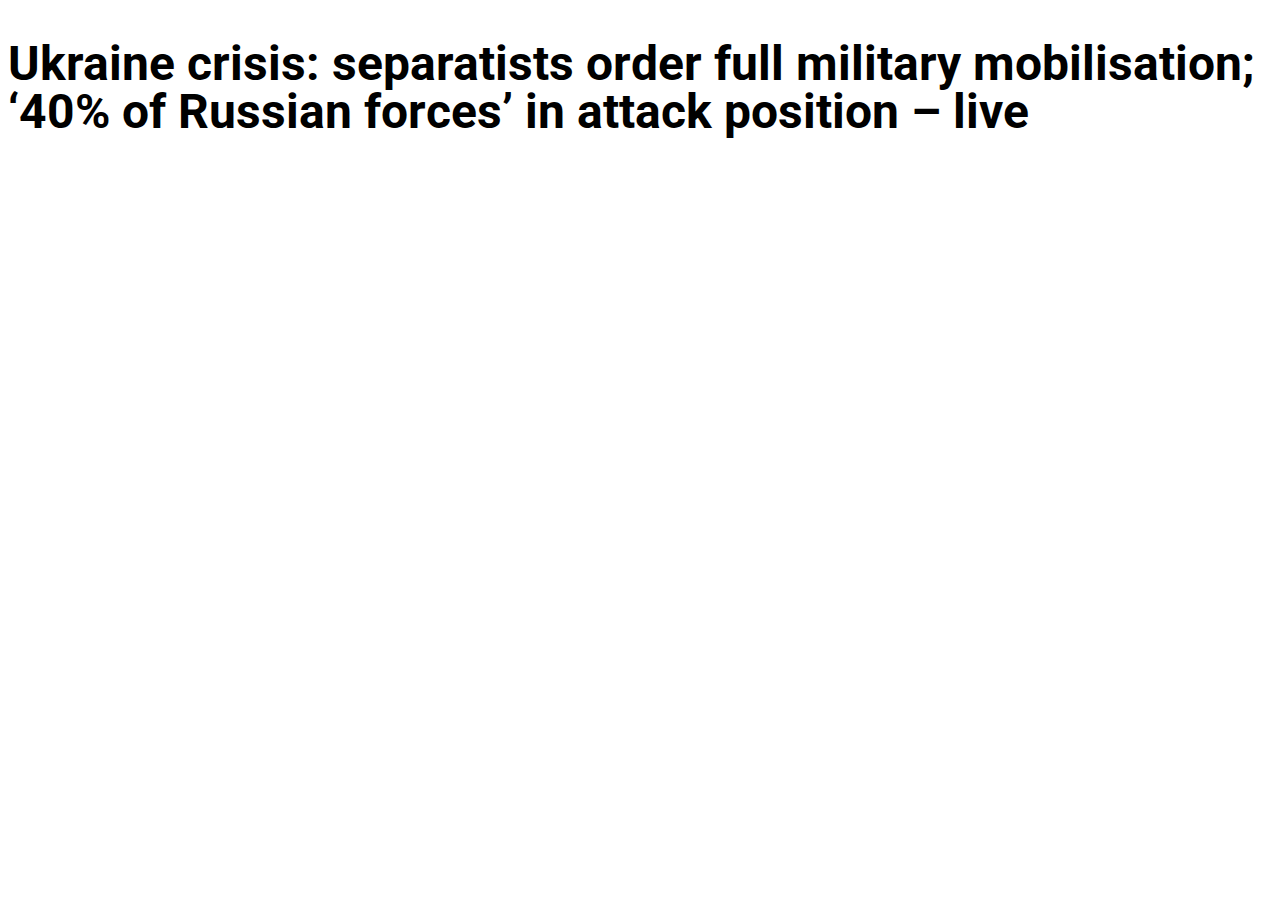
==== components.html @ 2910135b "aggiornamento della struttura di base" ====
<!DOCTYPE html>
<html lang="en">
<head>
    <meta charset="UTF-8">
    <meta http-equiv="X-UA-Compatible" content="IE=edge">
    <meta name="viewport" content="width=device-width, initial-scale=1.0">
    <title>Document</title>
    <link rel="stylesheet" href="static\css\commons.css">
    <link rel="stylesheet" href="static\css\titolo.css">
</head>
<body>
    <div class="titolo">
        <h2 class="roboto-bold">
            Ukraine crisis: separatists order full military mobilisation; ‘40% of Russian forces’ in attack position – live
        </h2>
    </div>
</body>
</html>
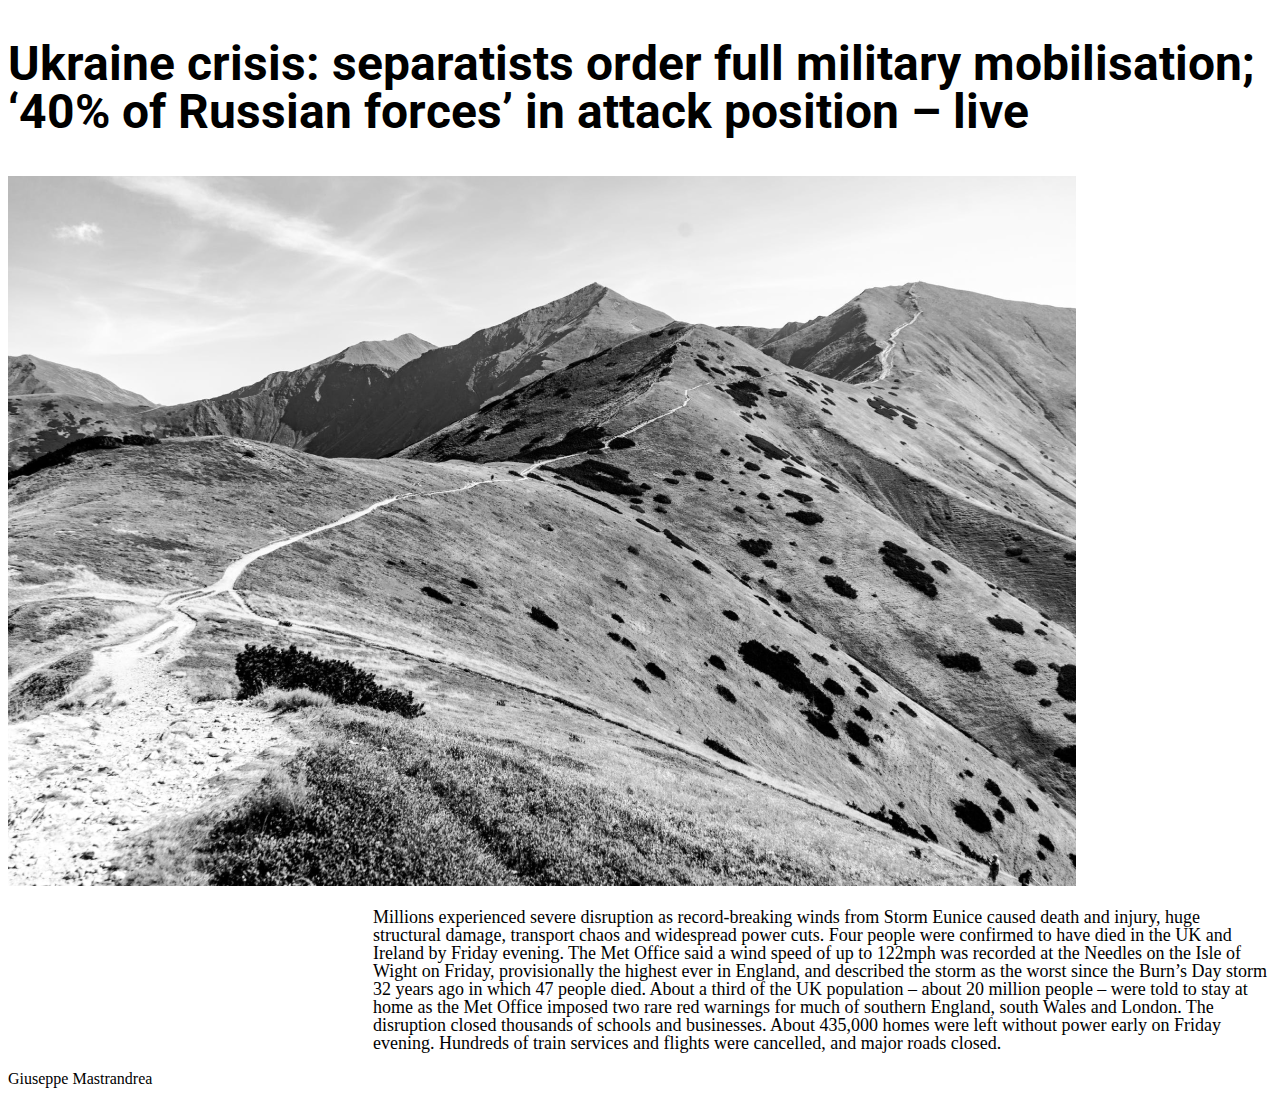
==== commit f245628a: "Aggiuntoa l'immagine, il paragrafo e la firma (ancora da ultimare)" ====
--- a/components.html
+++ b/components.html
@@ -7,6 +7,7 @@
     <title>Document</title>
     <link rel="stylesheet" href="static\css\commons.css">
     <link rel="stylesheet" href="static\css\titolo.css">
+    <link rel="stylesheet" href="static\css\paragrafo.css">
 </head>
 <body>
     <div class="titolo">
@@ -14,5 +15,19 @@
             Ukraine crisis: separatists order full military mobilisation; ‘40% of Russian forces’ in attack position – live
         </h2>
     </div>
+    <img src="static\images\image_1.png">
+    <div class="paragrafo">
+        <p class="Overpass Mono">
+            Millions experienced severe disruption as record-breaking winds from Storm Eunice caused death and injury, huge structural damage, transport chaos and widespread power cuts.
+            Four people were confirmed to have died in the UK and Ireland by Friday evening. The Met Office said a wind speed of up to 122mph was recorded at the Needles on the Isle of Wight on Friday, provisionally the highest ever in England, and described the storm as the worst since the Burn’s Day storm 32 years ago in which 47 people died.
+            About a third of the UK population – about 20 million people – were told to stay at home as the Met Office imposed two rare red warnings for much of southern England, south Wales and London.
+            The disruption closed thousands of schools and businesses. About 435,000 homes were left without power early on Friday evening. Hundreds of train services and flights were cancelled, and major roads closed.
+        </p>
+    </div>
+    <div class="firma">
+        <p class="Overpass Mono">
+            Giuseppe Mastrandrea
+        </p>
+    </div>
 </body>
 </html>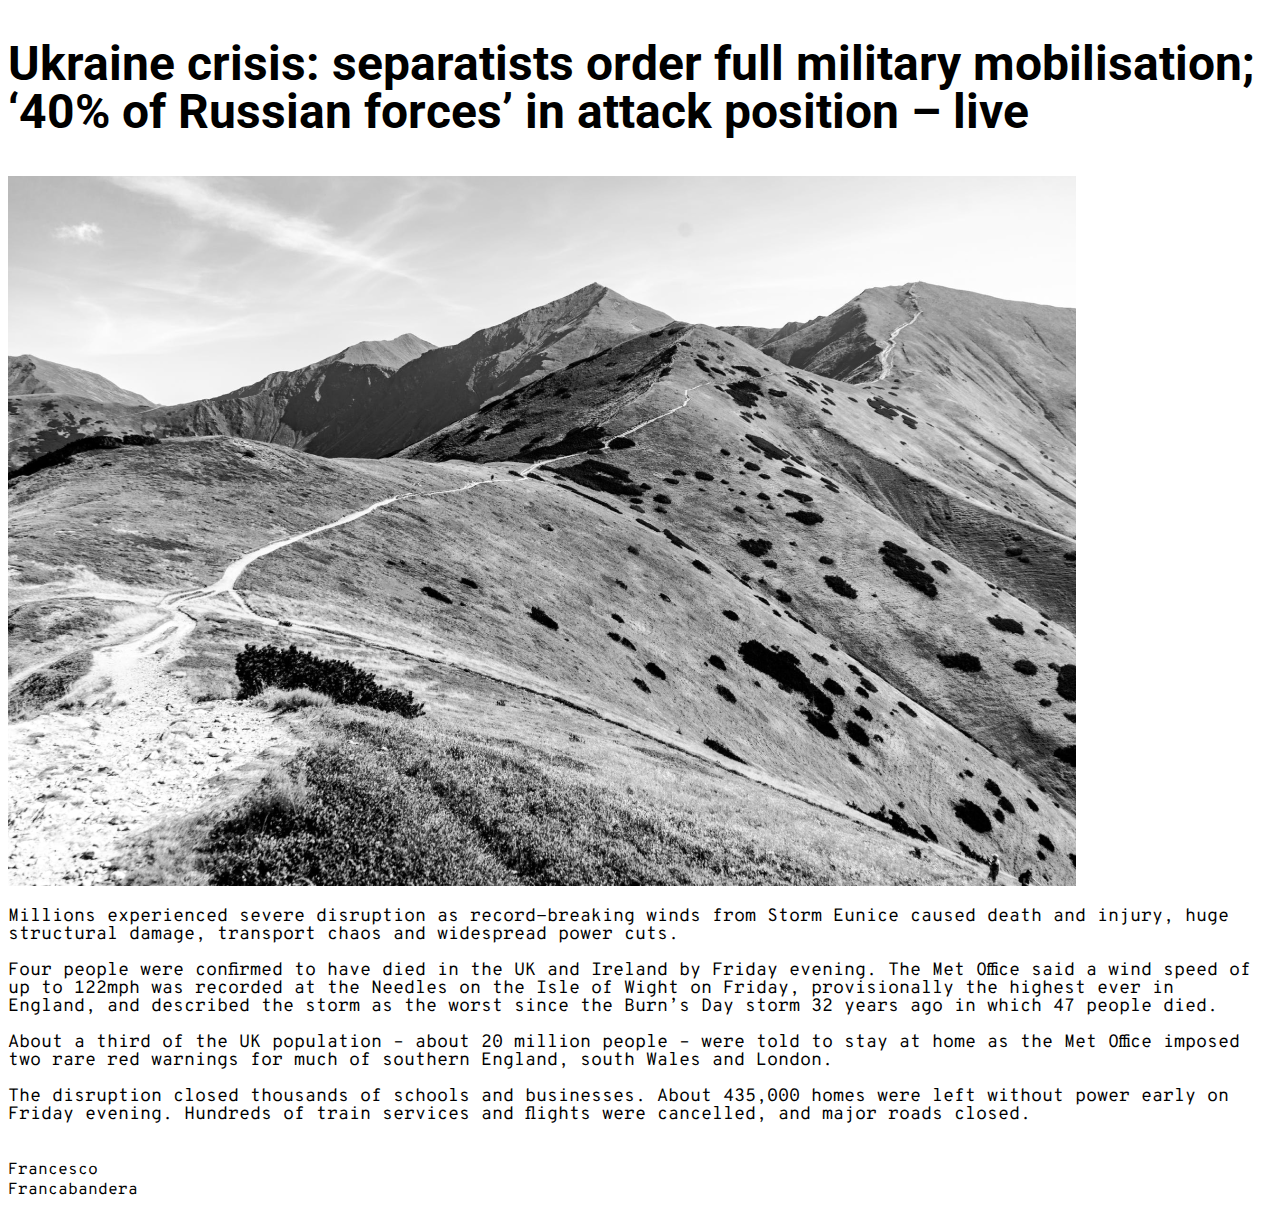
==== commit 0243fe08: "Apportate altre modifiche ma ancora da terminare al 100%" ====
--- a/components.html
+++ b/components.html
@@ -15,18 +15,18 @@
             Ukraine crisis: separatists order full military mobilisation; ‘40% of Russian forces’ in attack position – live
         </h2>
     </div>
-    <img src="static\images\image_1.png">
+    <img src="static\images\image_1.png" class="image1">
     <div class="paragrafo">
-        <p class="Overpass Mono">
-            Millions experienced severe disruption as record-breaking winds from Storm Eunice caused death and injury, huge structural damage, transport chaos and widespread power cuts.
-            Four people were confirmed to have died in the UK and Ireland by Friday evening. The Met Office said a wind speed of up to 122mph was recorded at the Needles on the Isle of Wight on Friday, provisionally the highest ever in England, and described the storm as the worst since the Burn’s Day storm 32 years ago in which 47 people died.
-            About a third of the UK population – about 20 million people – were told to stay at home as the Met Office imposed two rare red warnings for much of southern England, south Wales and London.
-            The disruption closed thousands of schools and businesses. About 435,000 homes were left without power early on Friday evening. Hundreds of train services and flights were cancelled, and major roads closed.
+        <p class="overpass-mono">
+            Millions experienced severe disruption as record-breaking winds from Storm Eunice caused death and injury, huge structural damage, transport chaos and widespread power cuts.<br><br>
+            Four people were confirmed to have died in the UK and Ireland by Friday evening. The Met Office said a wind speed of up to 122mph was recorded at the Needles on the Isle of Wight on Friday, provisionally the highest ever in England, and described the storm as the worst since the Burn’s Day storm 32 years ago in which 47 people died.<br><br>
+            About a third of the UK population – about 20 million people – were told to stay at home as the Met Office imposed two rare red warnings for much of southern England, south Wales and London.<br><br>
+            The disruption closed thousands of schools and businesses. About 435,000 homes were left without power early on Friday evening. Hundreds of train services and flights were cancelled, and major roads closed.<br><br>
         </p>
     </div>
     <div class="firma">
-        <p class="Overpass Mono">
-            Giuseppe Mastrandrea
+        <p class="overpass-mono">
+            Francesco<br>Francabandera
         </p>
     </div>
 </body>
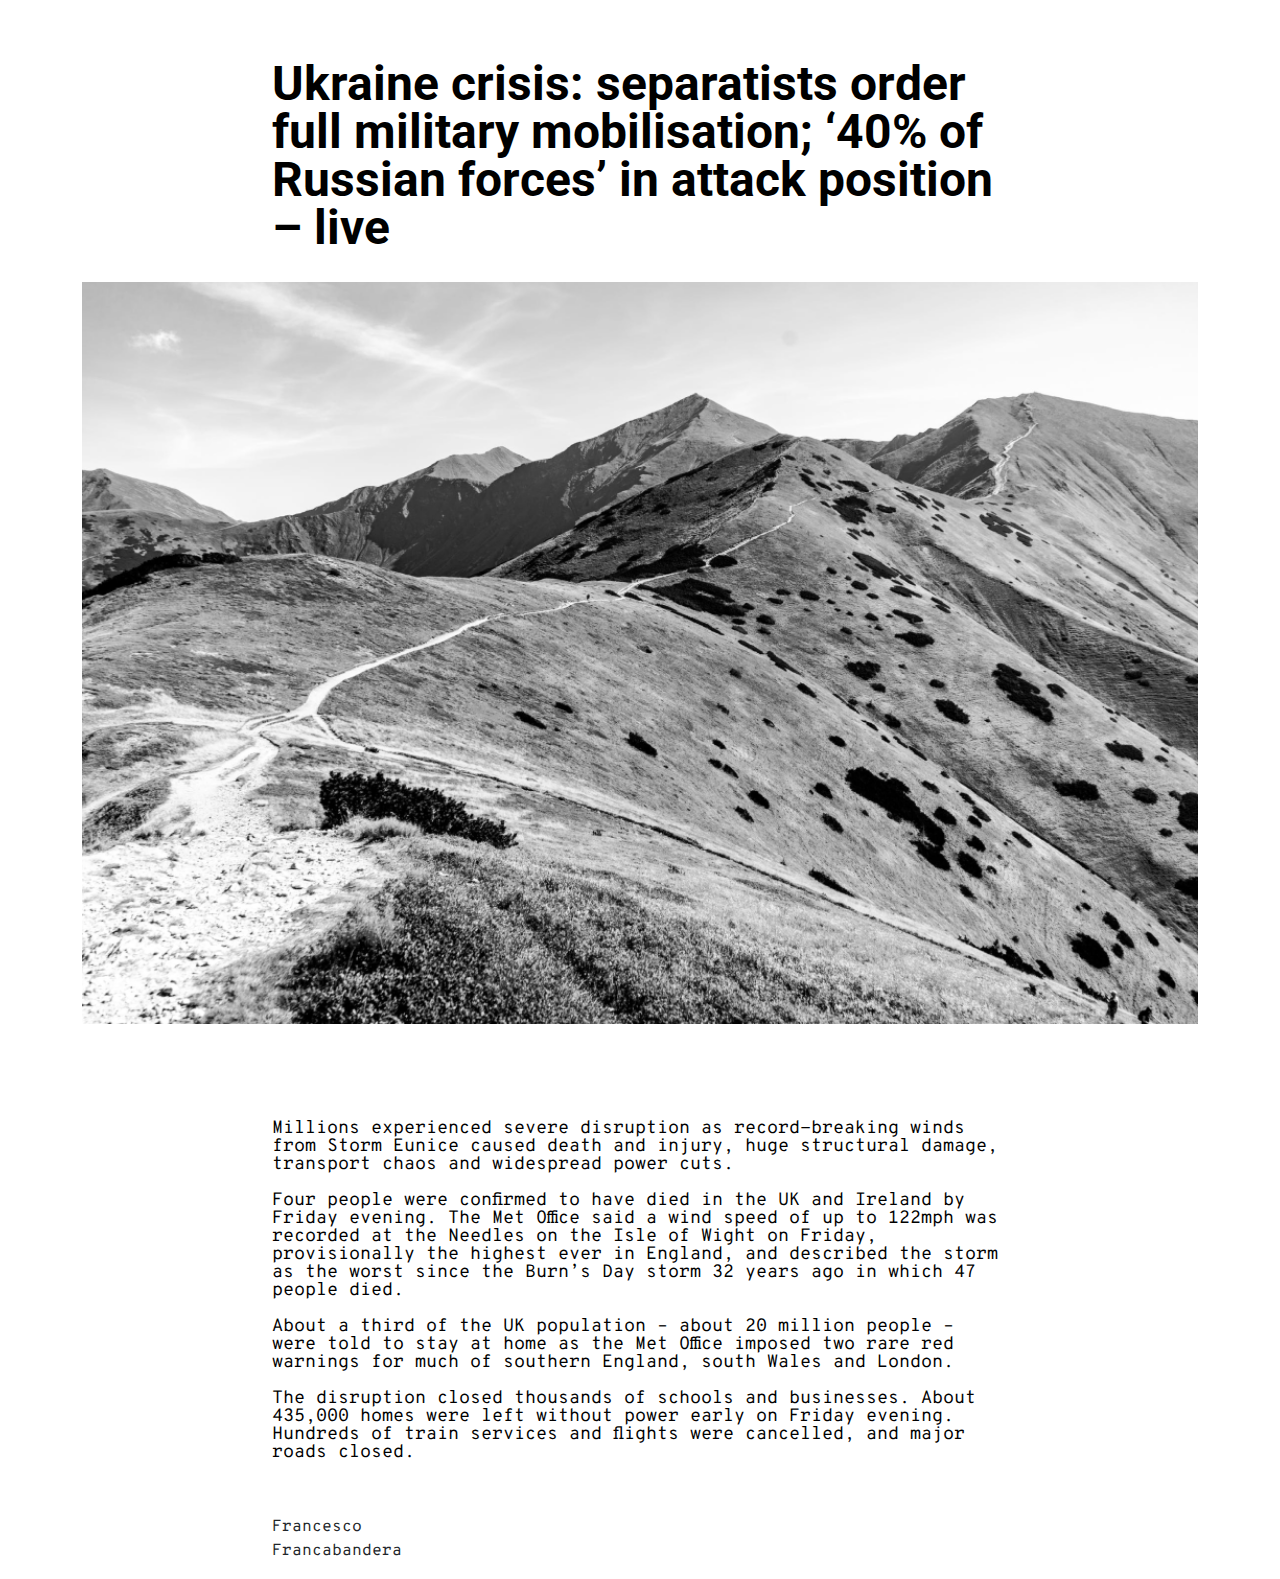
==== commit ab2712ed: "Primo layout completato" ====
--- a/components.html
+++ b/components.html
@@ -5,29 +5,60 @@
     <meta http-equiv="X-UA-Compatible" content="IE=edge">
     <meta name="viewport" content="width=device-width, initial-scale=1.0">
     <title>Document</title>
+    <link href="https://cdn.jsdelivr.net/npm/bootstrap@5.3.3/dist/css/bootstrap.min.css" rel="stylesheet" integrity="sha384-QWTKZyjpPEjISv5WaRU9OFeRpok6YctnYmDr5pNlyT2bRjXh0JMhjY6hW+ALEwIH" crossorigin="anonymous">
     <link rel="stylesheet" href="static\css\commons.css">
     <link rel="stylesheet" href="static\css\titolo.css">
     <link rel="stylesheet" href="static\css\paragrafo.css">
+    <link rel="stylesheet" href="static\css\image1.css">
 </head>
 <body>
-    <div class="titolo">
-        <h2 class="roboto-bold">
-            Ukraine crisis: separatists order full military mobilisation; ‘40% of Russian forces’ in attack position – live
-        </h2>
+    <div class="container">
+        <div class="row">
+            <div class="col-8 offset-2 titolo">
+                <h2 class="roboto-bold">
+                    Ukraine crisis: separatists order full military mobilisation; ‘40% of Russian forces’ in attack position – live
+                </h2>
+            </div>
+        </div>
     </div>
-    <img src="static\images\image_1.png" class="image1">
-    <div class="paragrafo">
-        <p class="overpass-mono">
-            Millions experienced severe disruption as record-breaking winds from Storm Eunice caused death and injury, huge structural damage, transport chaos and widespread power cuts.<br><br>
-            Four people were confirmed to have died in the UK and Ireland by Friday evening. The Met Office said a wind speed of up to 122mph was recorded at the Needles on the Isle of Wight on Friday, provisionally the highest ever in England, and described the storm as the worst since the Burn’s Day storm 32 years ago in which 47 people died.<br><br>
-            About a third of the UK population – about 20 million people – were told to stay at home as the Met Office imposed two rare red warnings for much of southern England, south Wales and London.<br><br>
-            The disruption closed thousands of schools and businesses. About 435,000 homes were left without power early on Friday evening. Hundreds of train services and flights were cancelled, and major roads closed.<br><br>
-        </p>
+
+    <div class="container">
+        <div class="row">
+            <div class="col-12">
+                <figure class="image1">
+                    <img src="static\images\image_1.png">
+                </figure>
+            </div>
+        </div>
     </div>
-    <div class="firma">
-        <p class="overpass-mono">
-            Francesco<br>Francabandera
-        </p>
+
+    <div class="container">
+        <div class="row">
+            <div class="col-8 offset-2">
+                <div class="paragrafo">
+                    <article>
+                        <p class="overpass-mono">
+                            Millions experienced severe disruption as record-breaking winds from Storm Eunice caused death and injury, huge structural damage, transport chaos and widespread power cuts.<br><br>
+                            Four people were confirmed to have died in the UK and Ireland by Friday evening. The Met Office said a wind speed of up to 122mph was recorded at the Needles on the Isle of Wight on Friday, provisionally the highest ever in England, and described the storm as the worst since the Burn’s Day storm 32 years ago in which 47 people died.<br><br>
+                            About a third of the UK population – about 20 million people – were told to stay at home as the Met Office imposed two rare red warnings for much of southern England, south Wales and London.<br><br>
+                            The disruption closed thousands of schools and businesses. About 435,000 homes were left without power early on Friday evening. Hundreds of train services and flights were cancelled, and major roads closed.<br><br>
+                        </p>
+                    </article>
+                </div>
+            </div>
+        </div>
+    </div>
+    
+    <div class="container">
+        <div class="row">
+            <div class="col-8 offset-2">
+                <div class="firma">
+                    <p class="overpass-mono">
+                        Francesco<br>Francabandera
+                    </p>
+                </div>
+            </div>
+        </div>
     </div>
 </body>
 </html>